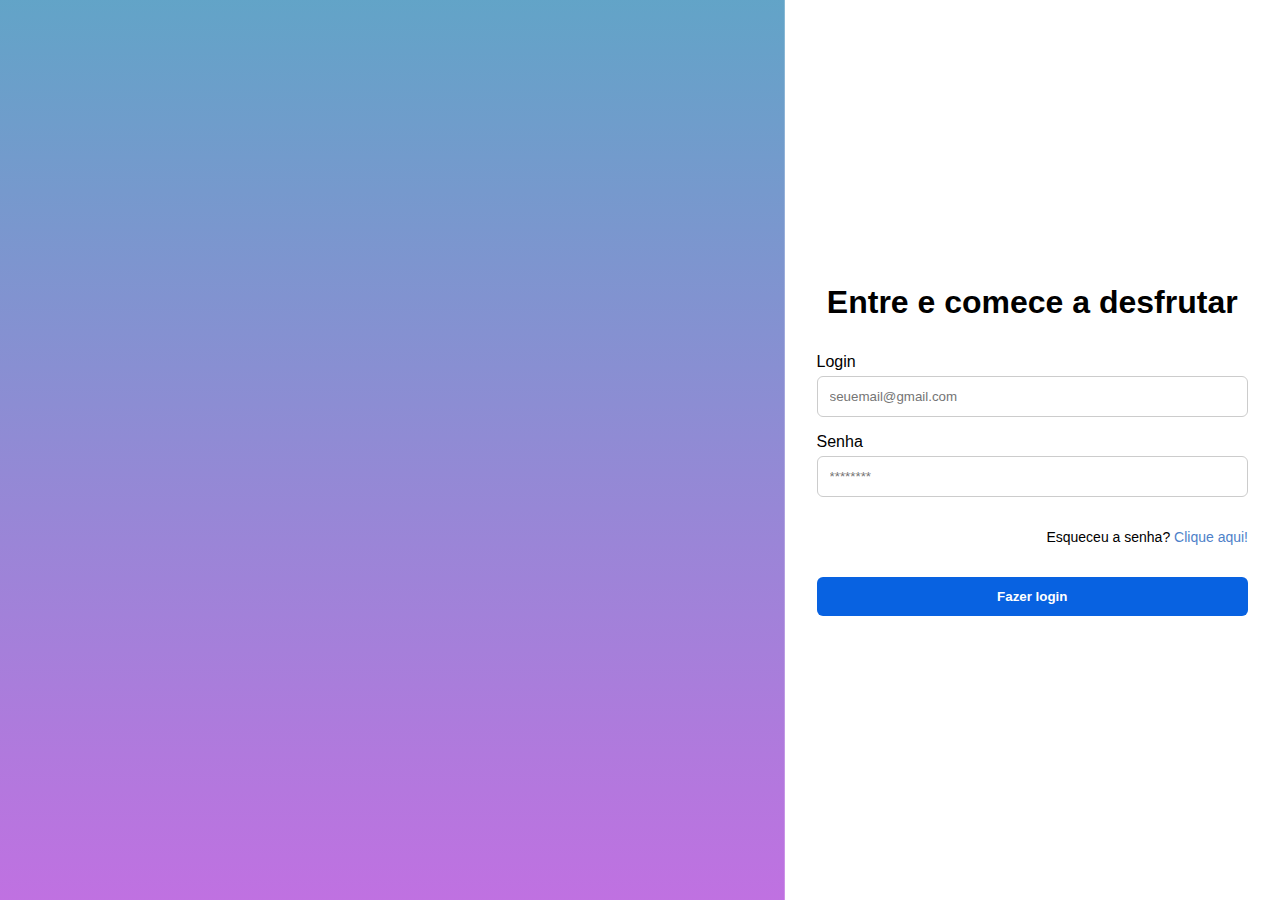
==== projects/project2/index.html @ 06fadb08 "Adicionei uma imagem como backgroound no containerLeft e também adicionei novas cores e um novo text" ====
<!DOCTYPE html>
<html lang="en">
<head>
	<meta charset="UTF-8">
	<meta name="viewport" content="width=device-width, initial-scale=1.0">
	<link rel="stylesheet" href="./css/style.css">
	<title>Login</title>
</head>
<body>
	<main class="container">
		<div class="containerLeft"></div>

		<div class="containerRight">
			<h1>Entre e comece a desfrutar</h1>
			<form action="#">	
				<label>
					Login
					<input type="email" placeholder="seuemail@gmail.com">
				</label>

				<label>
					Senha
					<input type="password" placeholder="********">
				</label>

				<p>Esqueceu a senha? <a href="#">Clique aqui!</a></p>

				<button>Fazer login</button>
			</form>
		</div>
	</main>
</body>
</html>
---- projects/project2/css/style.css ----
* {
	margin: 0;
	padding: 0;
	box-sizing: border-box;
}

body {
	font-family: Arial;
}

a {
	text-decoration: none;
}

.container {
	display: flex;
	min-height: 100vh;
	align-items: center;
  justify-content: center;
}

.container .containerLeft {
  width: 100vw;
  height: 100vh;
  background-image: linear-gradient(#398cb9ca, #ac45d8c3), url('https://www.simplilearn.com/ice9/free_resources_article_thumb/Top_10_Open_Source_Technologies_for_2022.jpg');
  background-position: center;
  background-size: cover	;
}

.container .containerRight {
	position: absolute;
	height: 90vh;
  width: 90vw;
  background: #FFF;
  display: flex;
  flex-direction: column;
  align-items: center;
  justify-content: center;
  padding: 2rem;
  border-radius: 6px;
}

.container .containerRight h1 {
	margin-bottom: 2rem;
}

.container .containerRight form label input {
	width: 100%;
	margin-bottom: 1rem;
	margin-top: 5px;
	padding: .75rem;
	outline: 0;
	border: 1px solid #CCC;
	border-radius: 6px;
}

.container .containerRight form p {
	text-align: right;
	margin: 1rem 0;
	font-size: 14px;
}

.container .containerRight form p a {
	color: #4e81c9;
}

.container .containerRight form button {
	width: 100%;
	margin-top: 1rem;
	padding: .75rem;
	background: #0862e1;
	border-radius: 6px;
	border: 0;
	color: #FFF;
	font-weight: bold;
	cursor: pointer;
	transition: all 0.3s ease-in-out;

}

.container .containerRight form button:hover {
	background: #4e81c9;
}

@media (min-width: 768px) {
	.container .containerRight {
		position: static;
		width: 60vw;
	}
}
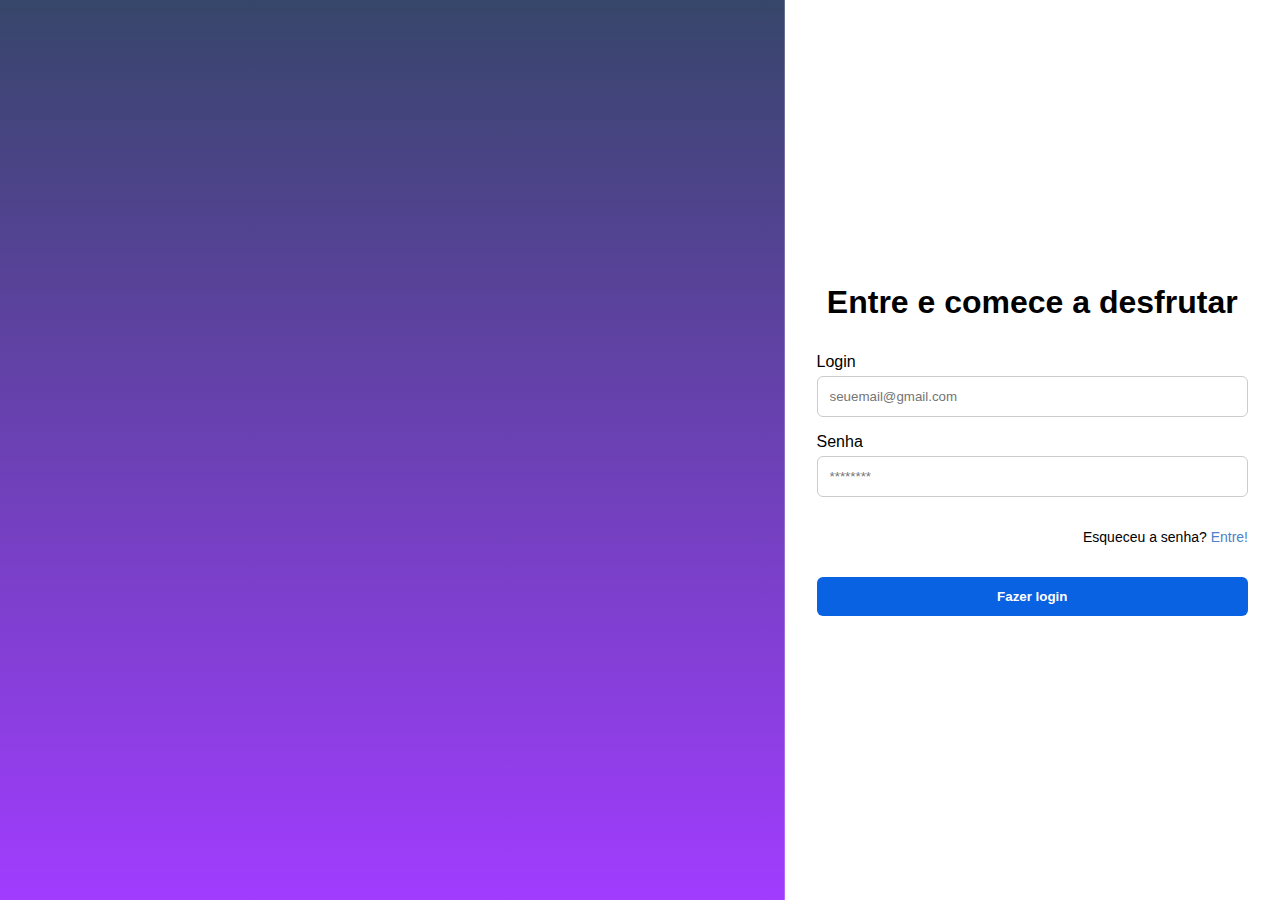
==== commit 3dfa8acc: "Adicionei uma imagem como backgroound no containerLeft e também adicionei novas cores e um novo text" ====
--- a/projects/project2/index.html
+++ b/projects/project2/index.html
@@ -23,7 +23,7 @@
 					<input type="password" placeholder="********">
 				</label>
 
-				<p>Esqueceu a senha? <a href="#">Clique aqui!</a></p>
+				<p>Esqueceu a senha? <a href="#">Entre!</a></p>
 
 				<button>Fazer login</button>
 			</form>
--- a/projects/project2/css/style.css
+++ b/projects/project2/css/style.css
@@ -22,7 +22,7 @@
 .container .containerLeft {
   width: 100vw;
   height: 100vh;
-  background-image: linear-gradient(#398cb9ca, #ac45d8c3), url('https://www.simplilearn.com/ice9/free_resources_article_thumb/Top_10_Open_Source_Technologies_for_2022.jpg');
+  background-image: linear-gradient(#021543ca, #8400ffc3), url('https://www.simplilearn.com/ice9/free_resources_article_thumb/Top_10_Open_Source_Technologies_for_2022.jpg');
   background-position: center;
   background-size: cover	;
 }
